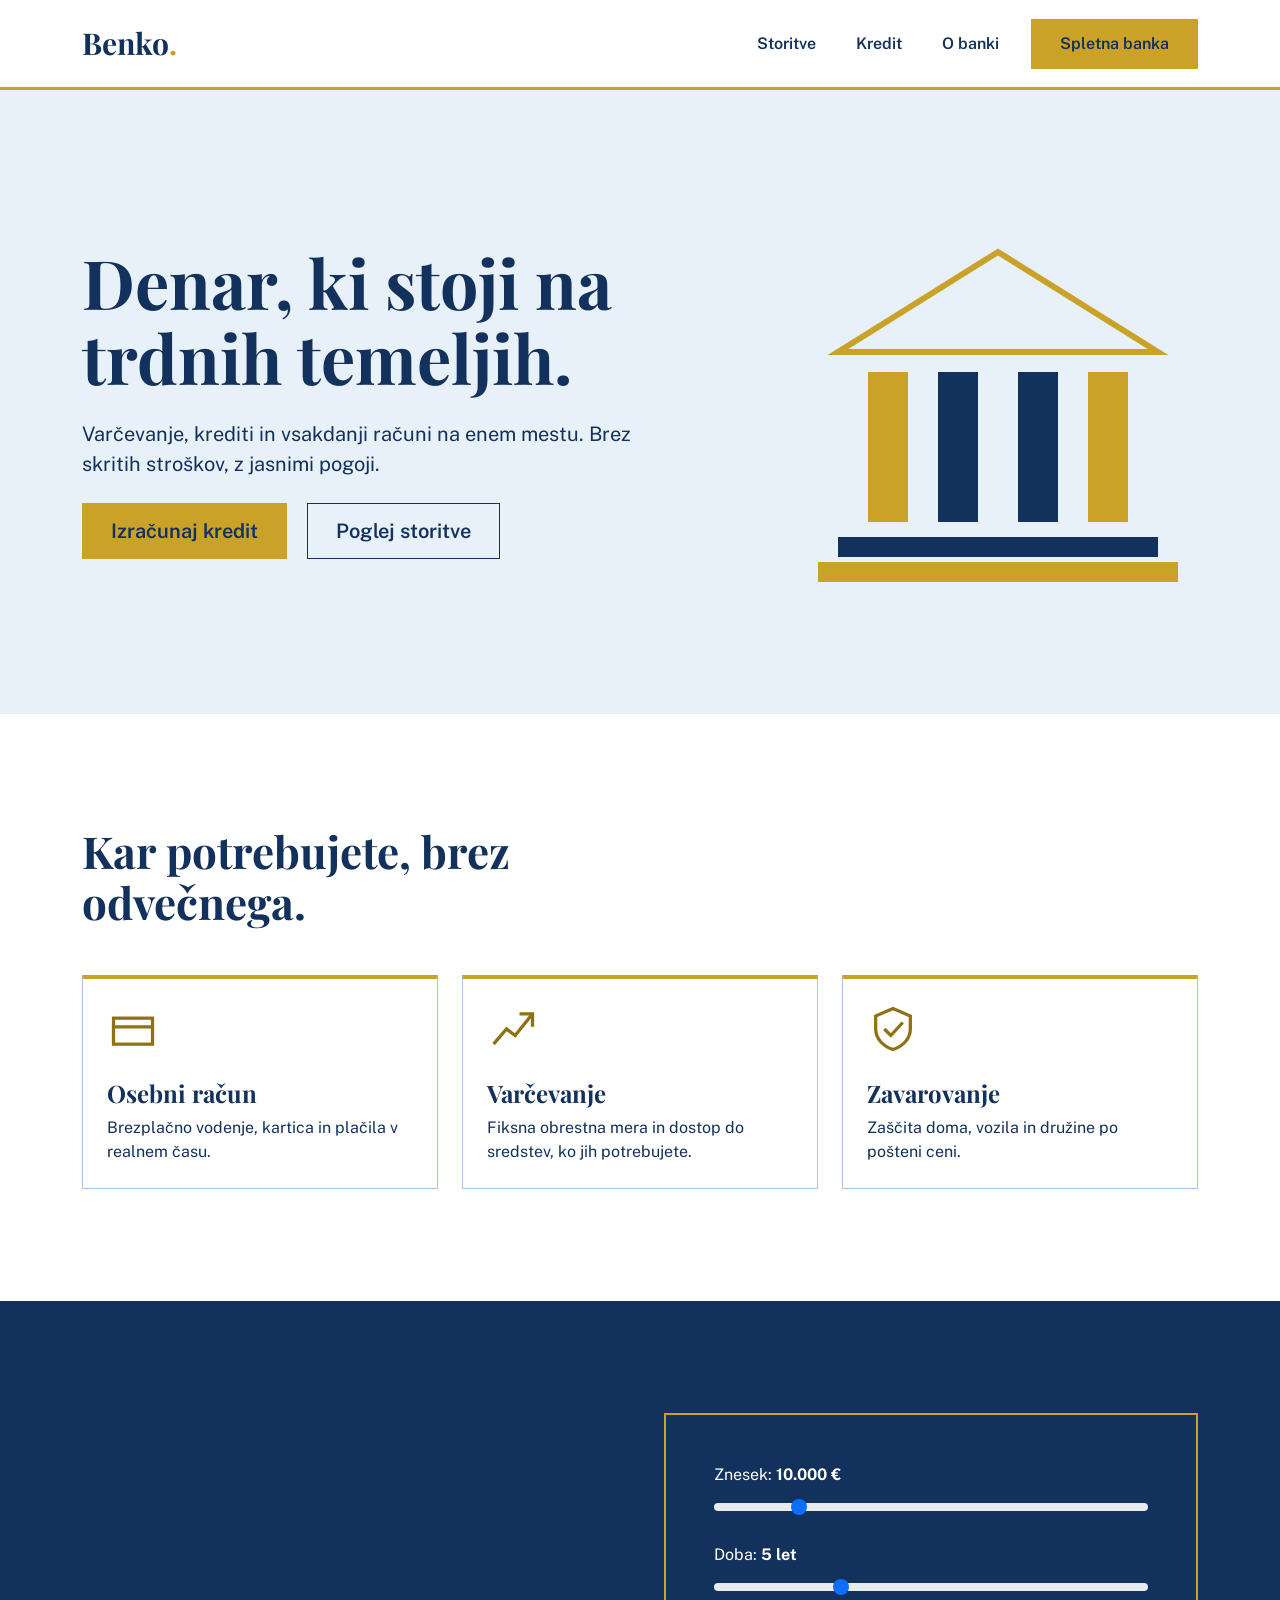
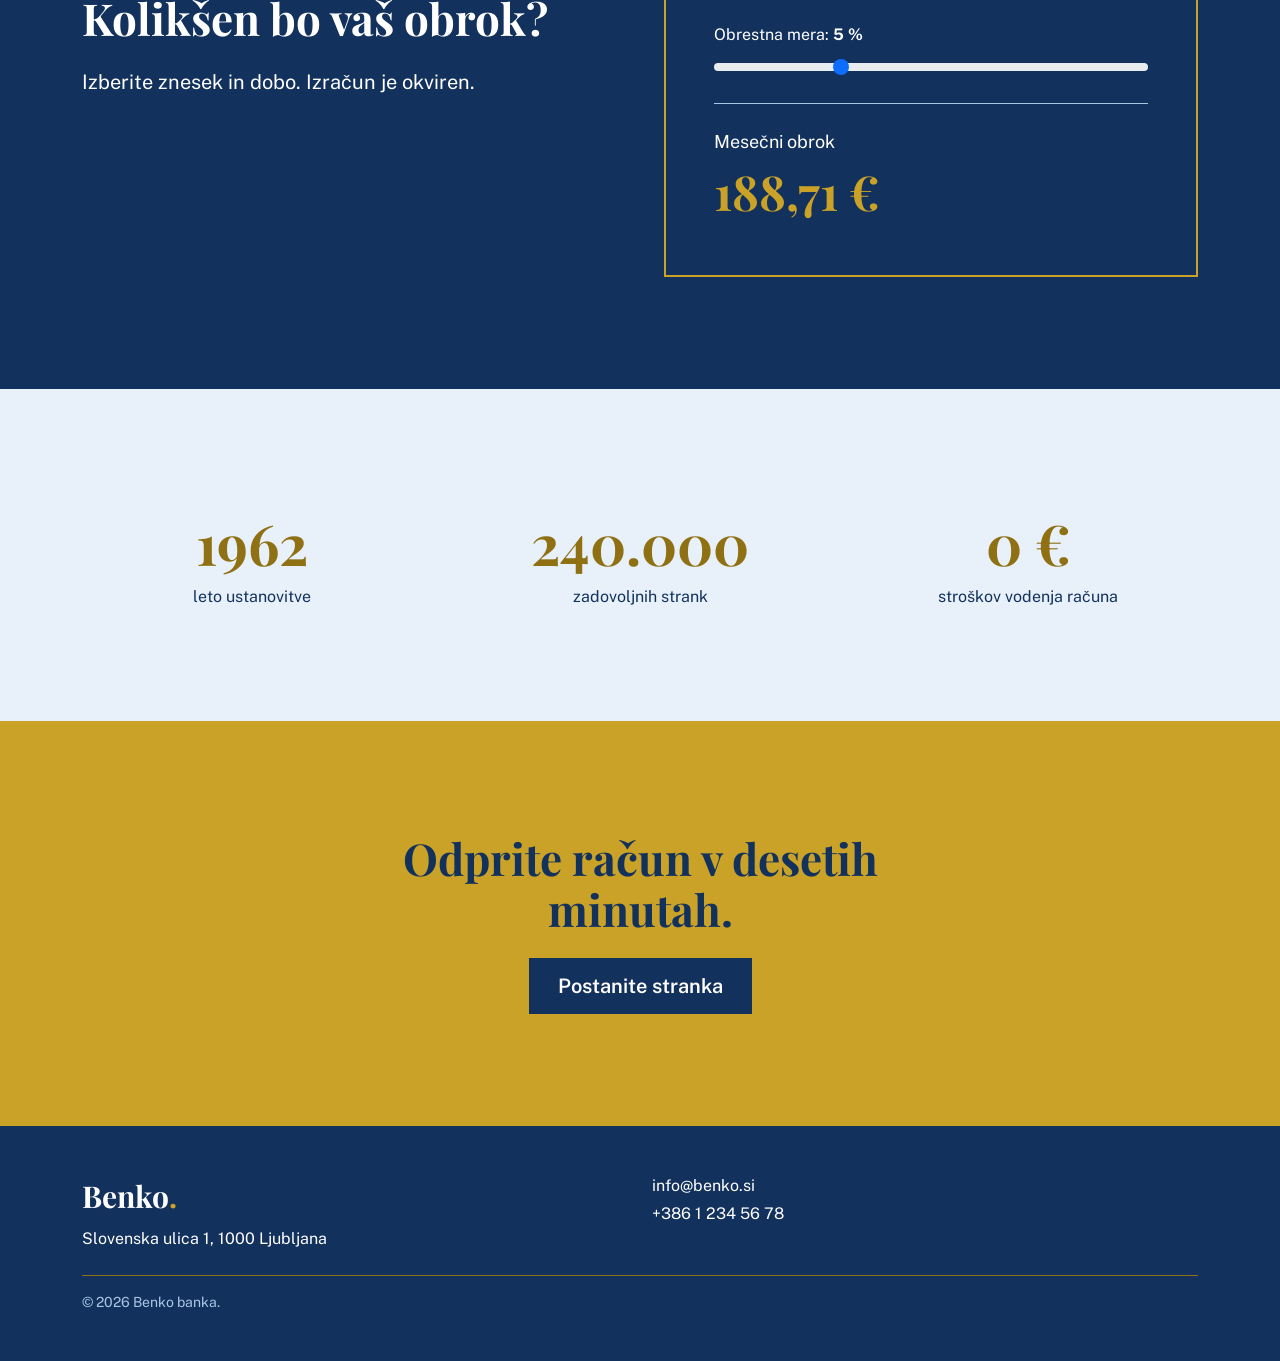
==== RPS 19.10 banka spletna stram/index.html @ e69bac83 "Add files via upload" ====
<!DOCTYPE html>
<html lang="sl">
<head>
    <meta charset="UTF-8">
    <title>Banka</title>
    <link href="https://cdn.jsdelivr.net/npm/bootstrap@5.3.3/dist/css/bootstrap.min.css" rel="stylesheet">
    <link rel="preconnect" href="https://fonts.googleapis.com">
    <link rel="preconnect" href="https://fonts.gstatic.com" crossorigin>
    <link href="https://fonts.googleapis.com/css2?family=Playfair+Display:wght@600;700&family=Public+Sans:wght@400;600&display=swap" rel="stylesheet">
    <link rel="stylesheet" href="style.css">
</head>
<body>

<header class="glava sticky-top bg-white">
    <nav class="navbar navbar-expand py-3">
        <div class="container">
            <a class="navbar-brand logotip" href="#">Benko<span class="logotip-pika">.</span></a>
                <ul class="navbar-nav ms-auto align-items-center gap-4">
                <li class="nav-item"><a class="nav-link navigacija-povezava" href="#storitve">Storitve</a></li>
                <li class="nav-item"><a class="nav-link navigacija-povezava" href="#kredit">Kredit</a></li>
                <li class="nav-item"><a class="nav-link navigacija-povezava" href="#o-banki">O banki</a></li>
                <li class="nav-item"><a class="btn gumb-zlat rounded-0" href="#kontakt">Spletna banka</a></li>
            </ul>
        </div>
    </nav>
</header>

<section class="uvodni-del razdelek">
    <div class="container">
        <div class="row align-items-center">
            <div class="col-7">
                <h1 class="uvodni-naslov">Denar, ki stoji na trdnih temeljih.</h1>
                <p class="uvodni-opis fs-5 my-4">Varčevanje, krediti in vsakdanji računi na enem mestu. Brez skritih stroškov, z jasnimi pogoji.</p>
                <a class="btn btn-lg gumb-zlat rounded-0 me-3" href="#kredit">Izračunaj kredit</a>
                <a class="btn btn-lg gumb-obroba rounded-0" href="#storitve">Poglej storitve</a>
            </div>
            <div class="col-5 text-end">
                <svg class="uvodna-slika" viewBox="0 0 400 400" role="img" aria-label="Simbolični prikaz bančne stavbe">
                    <polygon points="40,150 200,50 360,150" fill="none" stroke="#c9a227" stroke-width="6"/>
                    <rect x="70" y="170" width="40" height="150" fill="#c9a227"/>
                    <rect x="140" y="170" width="40" height="150" fill="#12315c"/>
                    <rect x="220" y="170" width="40" height="150" fill="#12315c"/>
                    <rect x="290" y="170" width="40" height="150" fill="#c9a227"/>
                    <rect x="40" y="335" width="320" height="20" fill="#12315c"/>
                    <rect x="20" y="360" width="360" height="20" fill="#c9a227"/>
                </svg>
            </div>
        </div>
    </div>
</section>

<section id="storitve" class="razdelek">
    <div class="container">
        <h2 class="naslov-razdelka mb-5">Kar potrebujete, brez odvečnega.</h2>
        <div class="row g-4">
            <div class="col-4">
                <article class="card kartica-storitve h-100 rounded-0 p-4">
                    <svg class="ikona-storitve" viewBox="0 0 48 48"><rect x="6" y="14" width="36" height="24" fill="none" stroke="currentColor" stroke-width="3"/><line x1="6" y1="22" x2="42" y2="22" stroke="currentColor" stroke-width="3"/></svg>
                    <h3 class="naslov-kartice mt-4">Osebni račun</h3>
                    <p class="mb-0">Brezplačno vodenje, kartica in plačila v realnem času.</p>
                </article>
            </div>
        <div class="col-4">
            <article class="card kartica-storitve h-100 rounded-0 p-4">
                <svg class="ikona-storitve" viewBox="0 0 48 48"><polyline points="6,38 18,24 26,30 42,10" fill="none" stroke="currentColor" stroke-width="3"/><polyline points="30,10 42,10 42,22" fill="none" stroke="currentColor" stroke-width="3"/></svg>
                <h3 class="naslov-kartice mt-4">Varčevanje</h3>
                <p class="mb-0">Fiksna obrestna mera in dostop do sredstev, ko jih potrebujete.</p>
            </article>
        </div>
        <div class="col-4">
                    <article class="card kartica-storitve h-100 rounded-0 p-4">
                    <svg class="ikona-storitve" viewBox="0 0 48 48"><path d="M24 5 L40 12 V24 C40 33 33 40 24 43 C15 40 8 33 8 24 V12 Z" fill="none" stroke="currentColor" stroke-width="3"/><polyline points="16,24 22,30 33,18" fill="none" stroke="currentColor" stroke-width="3"/></svg>
                    <h3 class="naslov-kartice mt-4">Zavarovanje</h3>
                    <p class="mb-0">Zaščita doma, vozila in družine po pošteni ceni.</p>
                </article>
            </div>
        </div>
    </div>
</section>

<section id="kredit" class="razdelek razdelek-temen">
    <div class="container">
        <div class="row align-items-center g-5">
            <div class="col-6">
                <h2 class="naslov-razdelka">Kolikšen bo vaš obrok?</h2>
                <p class="fs-5 mt-4 mb-0">Izberite znesek in dobo. Izračun je okviren.</p>
            </div>
            <div class="col-6">
               <div class="kalkulator-okvir p-5">
                    <label class="form-label" for="drsnik-zneska">Znesek: <strong id="izpis-zneska">10.000 €</strong></label>
                    <input class="form-range kalkulator-drsnik mb-4" type="range" id="drsnik-zneska" min="1000" max="50000" step="500" value="10000">
                    <label class="form-label" for="drsnik-let">Doba: <strong id="izpis-let">5 let</strong></label>
                    <input class="form-range kalkulator-drsnik mb-4" type="range" id="drsnik-let" min="1" max="15" step="1" value="5">
                    <label class="form-label" for="drsnik-obresti">Obrestna mera: <strong id="izpis-obresti">5 %</strong></label>
                    <input class="form-range kalkulator-drsnik mb-4" type="range" id="drsnik-obresti" min="1" max="15" step="0.5" value="5">
                    <p class="kalkulator-rezultat mb-0 pt-4">Mesečni obrok <strong id="izpis-obroka" class="kalkulator-obrok d-block">0 €</strong></p>
                </div>
            </div>
        </div>
    </div>
</section>

<section id="o-banki" class="razdelek razdelek-svetlo-moder">
    <div class="container">
        <div class="row text-center g-5">
            <div class="col-4">
                <strong class="podatek-stevilka d-block">1962</strong>
                <span>leto ustanovitve</span>
            </div>
            <div class="col-4">
                <strong class="podatek-stevilka d-block">240.000</strong>
                <span>zadovoljnih strank</span>
            </div>
            <div class="col-4">
                <strong class="podatek-stevilka d-block">0 €</strong>
                <span>stroškov vodenja računa</span>
            </div>
        </div>
    </div>
</section>

<section class="razdelek razdelek-zlat text-center">
    <div class="container">
        <h2 class="naslov-razdelka mb-4 mx-auto">Odprite račun v desetih minutah.</h2>
        <a class="btn btn-lg gumb-moder rounded-0" href="regist.html">Postanite stranka</a>
    </div>
</section>

<footer id="kontakt" class="noga py-5">
    <div class="container">
        <div class="row">
            <div class="col-6">
                <a class="logotip" href="#">Benko<span class="logotip-pika">.</span></a>
                <p class="mt-2 mb-0">Slovenska ulica 1, 1000 Ljubljana</p>
            </div>
            <div class="col-6">
                <p class="mb-1">info@benko.si</p>
                <p class="mb-0">+386 1 234 56 78</p>
            </div>
        </div>
        <p class="noga-pravno mt-4 pt-3 mb-0">© 2026 Benko banka.</p>
    </div>
</footer>

<script src="script.js"></script>
</body>
</html>
---- RPS 19.10 banka spletna stram/style.css ----
:root {
  --moda: #12315c;
  --svetlo-modra: #e8f1fa;
  --srednje-modra: #a9c8e8;
  --zlata: #c9a227;
  --temno-zlata: #8f7114;
  --bela: #ffffff;
  --bs-body-font-family: 'Public Sans', Arial, sans-serif;
  --bs-body-color: #12315c;
}

h1,
h2,
h3,
.logotip,
.podatek-stevilka,
.kalkulator-obrok {
  font-family: 'Playfair Display', Georgia, serif;
  font-weight: 700;
}

.glava {
  border-bottom: 3px solid var(--zlata);
}

.logotip {
  font-size: 30px;
  color: var(--moda);
  text-decoration: none;
}

.logotip-pika {
  color: var(--zlata);
}

.navigacija-povezava {
  color: var(--moda);
  font-weight: 600;
}

.navigacija-povezava:hover {
  color: var(--temno-zlata);
}

.gumb-zlat,
.gumb-moder,
.gumb-obroba {
  font-weight: 600;
  padding: 12px 28px;
}

.gumb-zlat {
  --bs-btn-bg: var(--zlata);
  --bs-btn-color: var(--moda);
  --bs-btn-border-color: var(--zlata);
  --bs-btn-hover-bg: var(--moda);
  --bs-btn-hover-color: var(--bela);
  --bs-btn-hover-border-color: var(--moda);
}

.gumb-moder {
  --bs-btn-bg: var(--moda);
  --bs-btn-color: var(--bela);
  --bs-btn-border-color: var(--moda);
  --bs-btn-hover-bg: var(--bela);
  --bs-btn-hover-color: var(--moda);
  --bs-btn-hover-border-color: var(--bela);
}

.gumb-obroba {
  --bs-btn-color: var(--moda);
  --bs-btn-border-color: var(--moda);
  --bs-btn-hover-bg: var(--moda);
  --bs-btn-hover-color: var(--bela);
  --bs-btn-hover-border-color: var(--moda);
}

.razdelek {
  padding: 112px 0;
}

.razdelek-temen {
  background: var(--moda);
  color: var(--bela);
}

.razdelek-svetlo-moder,
.uvodni-del {
  background: var(--svetlo-modra);
}

.razdelek-zlat {
  background: var(--zlata);
}

.uvodni-naslov {
  font-size: 68px;
  line-height: 1.1;
}

.uvodni-opis {
  max-width: 46ch;
}

.uvodna-slika {
  width: 100%;
  max-width: 400px;
}

.naslov-razdelka {
  font-size: 44px;
  line-height: 1.15;
  max-width: 20ch;
}

.kartica-storitve {
  border: 1px solid var(--srednje-modra);
  border-top: 4px solid var(--zlata);
}

.kartica-storitve:hover {
  background: var(--svetlo-modra);
}

.ikona-storitve {
  width: 52px;
  height: 52px;
  color: var(--temno-zlata);
}

.naslov-kartice {
  font-size: 24px;
}

.kalkulator-okvir {
  border: 2px solid var(--zlata);
}

.kalkulator-drsnik {
  accent-color: var(--zlata);
}

.kalkulator-rezultat {
  border-top: 1px solid var(--srednje-modra);
  font-size: 18px;
}

.kalkulator-obrok {
  font-size: 48px;
  color: var(--zlata);
}

.podatek-stevilka {
  font-size: 56px;
  color: var(--temno-zlata);
}

.noga {
  background: var(--moda);
  color: var(--bela);
}

.noga .logotip {
  color: var(--bela);
}

.noga-pravno {
  border-top: 1px solid var(--temno-zlata);
  font-size: 14px;
  color: var(--srednje-modra);
}

.registracija-del {
  background: var(--svetlo-modra);
}
 
.registracija-okvir {
  border: 1px solid var(--srednje-modra);
}
 
.registracija-stranska-plosca {
  background: var(--moda);
  color: var(--bela);
  border-right: 4px solid var(--zlata);
}
 
.registracija-naslov {
  font-size: 40px;
  line-height: 1.15;
}
 
.registracija-podnaslov {
  font-size: 32px;
}
 
.registracija-prednosti li {
  padding-left: 20px;
  border-left: 3px solid var(--zlata);
}
 
.registracija-povezava {
  color: var(--temno-zlata);
  font-weight: 600;
}
 
.form-control:focus {
  border-color: var(--zlata);
  box-shadow: 0 0 0 3px rgba(201, 162, 39, 0.25);
}
 
.form-check-input:checked {
  background-color: var(--zlata);
  border-color: var(--zlata);
}
 
.form-check-input:focus {
  border-color: var(--zlata);
  box-shadow: 0 0 0 3px rgba(201, 162, 39, 0.25);
}
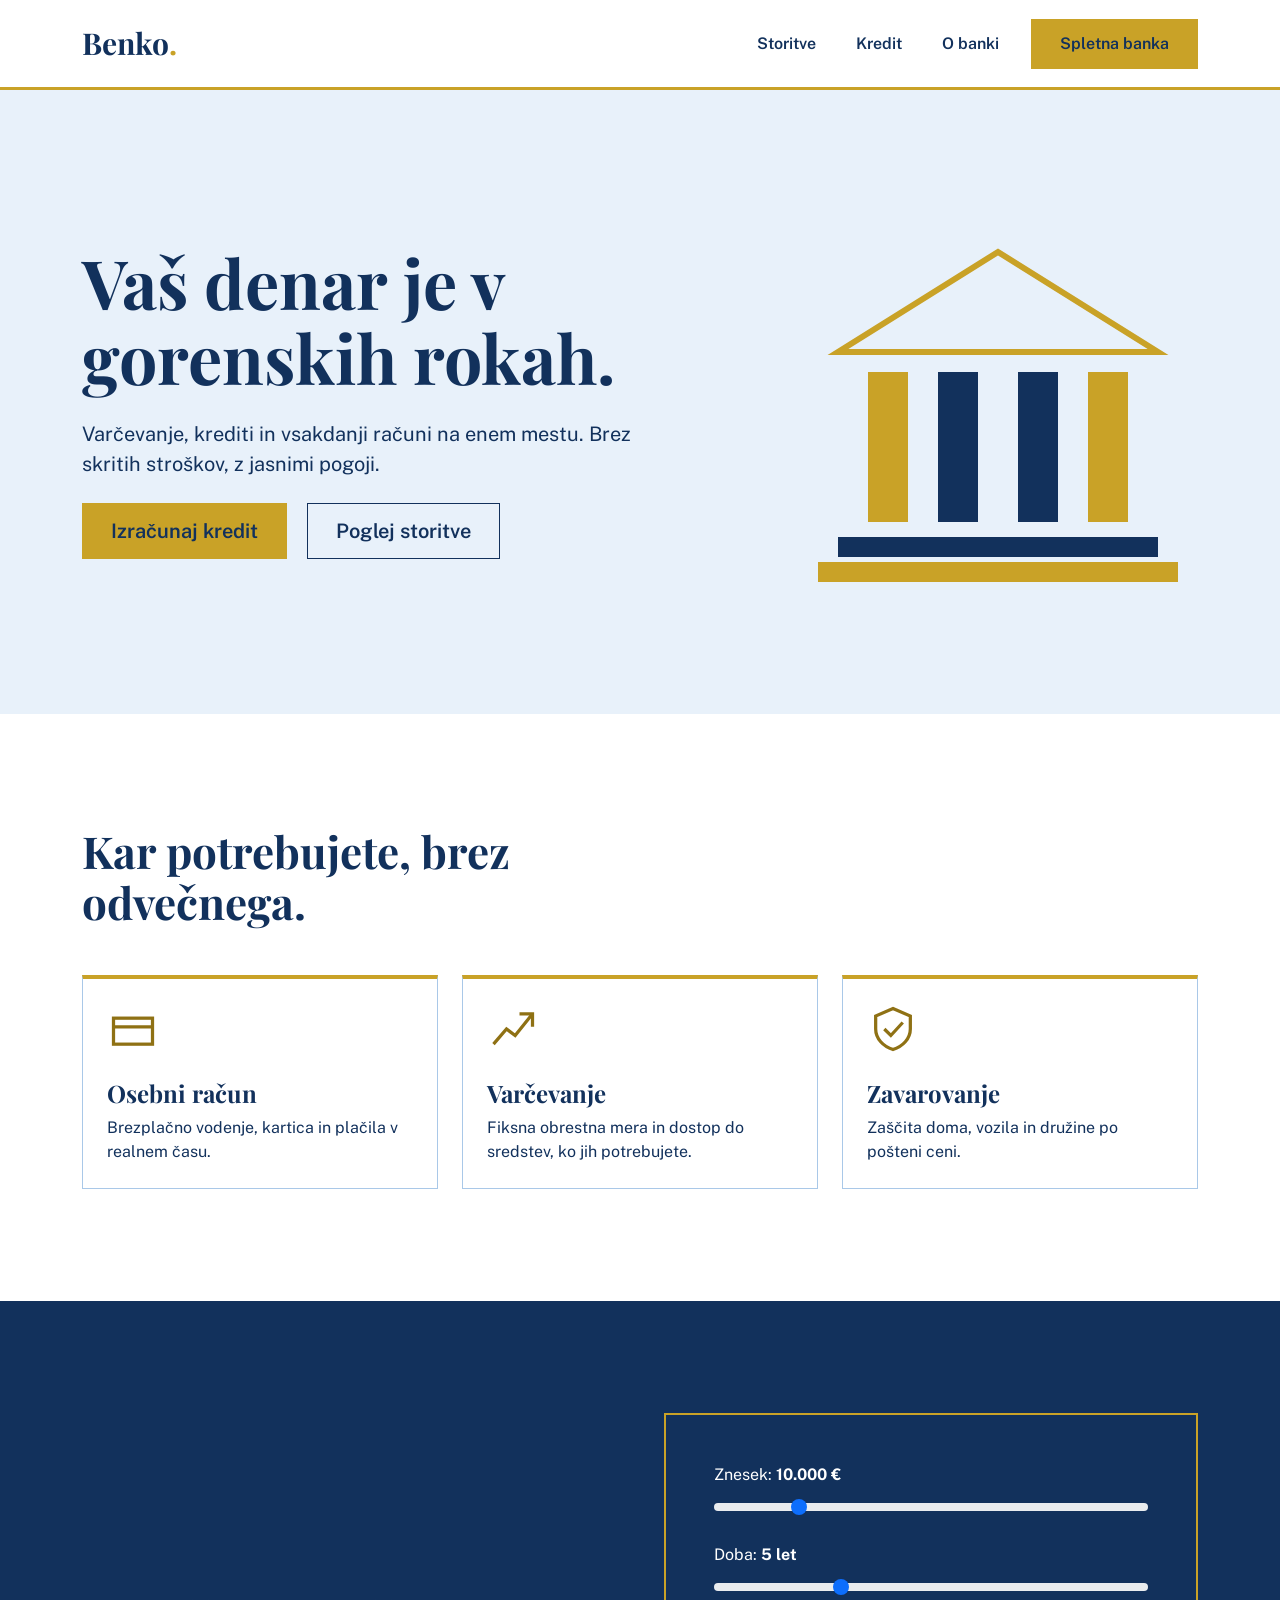
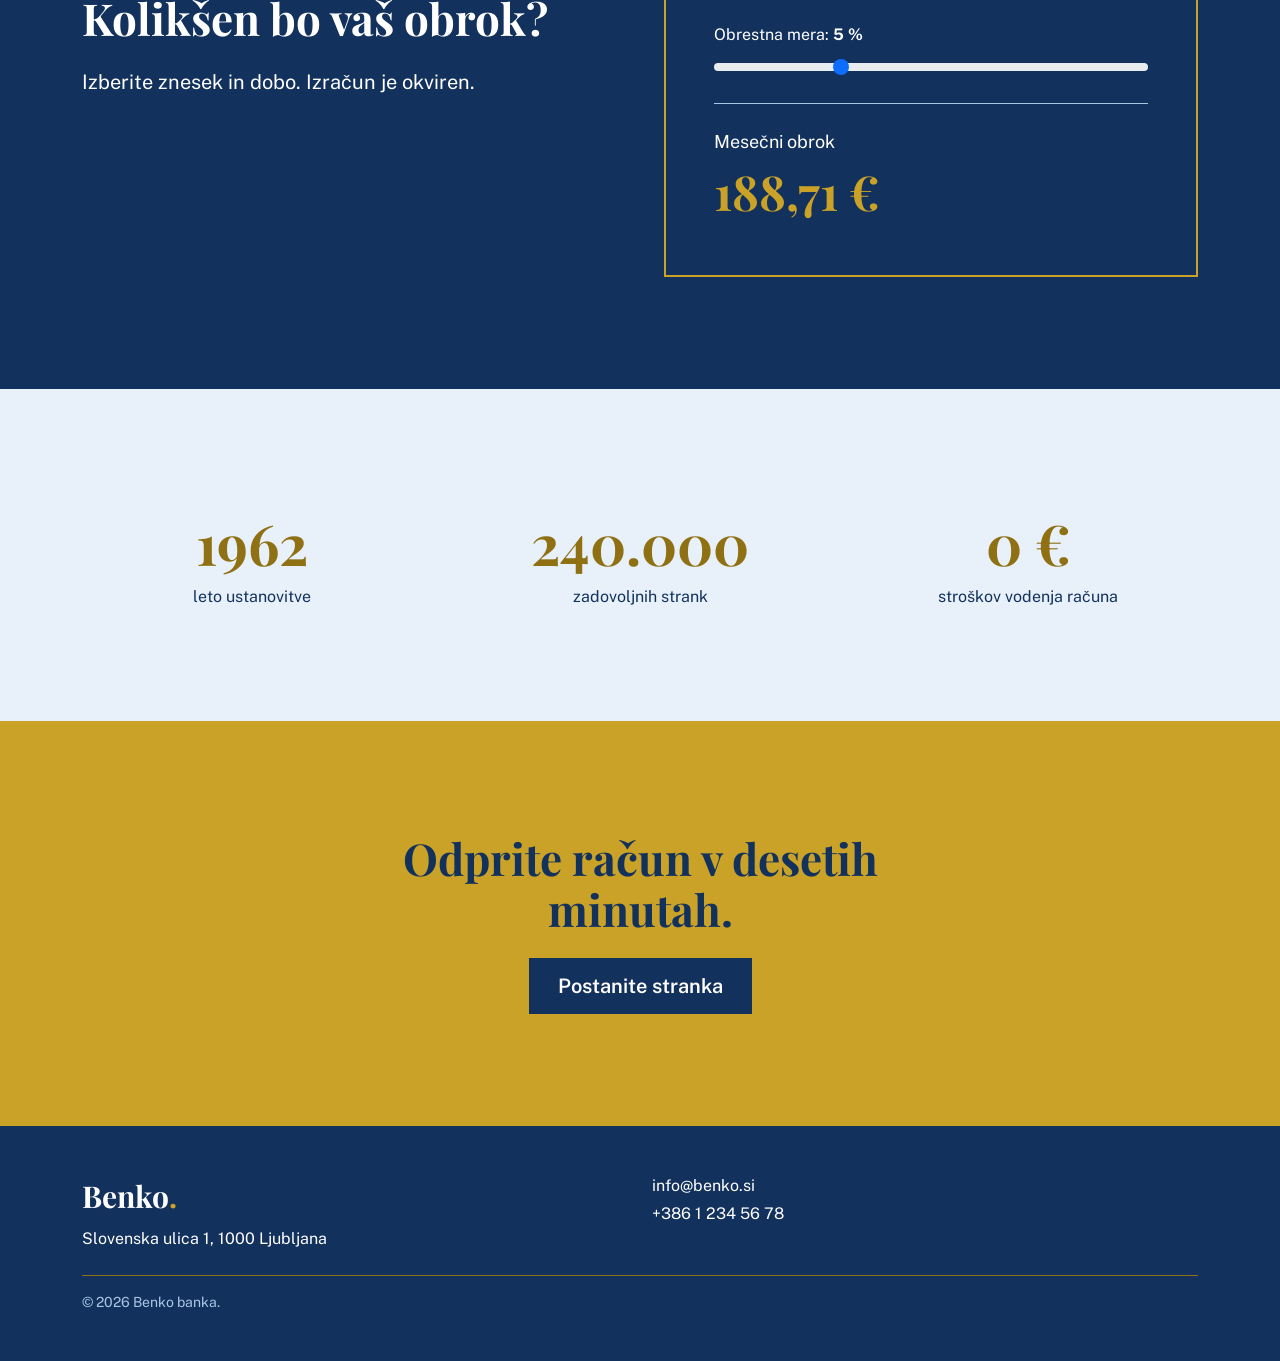
==== commit 3af7d707: "ai" ====
--- a/RPS 19.10 banka spletna stram/index.html
+++ b/RPS 19.10 banka spletna stram/index.html
@@ -2,7 +2,7 @@
 <html lang="sl">
 <head>
     <meta charset="UTF-8">
-    <title>Banka</title>
+    <title>Benko Banka</title>
     <link href="https://cdn.jsdelivr.net/npm/bootstrap@5.3.3/dist/css/bootstrap.min.css" rel="stylesheet">
     <link rel="preconnect" href="https://fonts.googleapis.com">
     <link rel="preconnect" href="https://fonts.gstatic.com" crossorigin>
@@ -29,7 +29,7 @@
     <div class="container">
         <div class="row align-items-center">
             <div class="col-7">
-                <h1 class="uvodni-naslov">Denar, ki stoji na trdnih temeljih.</h1>
+                <h1 class="uvodni-naslov">Vaš denar je v gorenskih rokah.</h1>
                 <p class="uvodni-opis fs-5 my-4">Varčevanje, krediti in vsakdanji računi na enem mestu. Brez skritih stroškov, z jasnimi pogoji.</p>
                 <a class="btn btn-lg gumb-zlat rounded-0 me-3" href="#kredit">Izračunaj kredit</a>
                 <a class="btn btn-lg gumb-obroba rounded-0" href="#storitve">Poglej storitve</a>
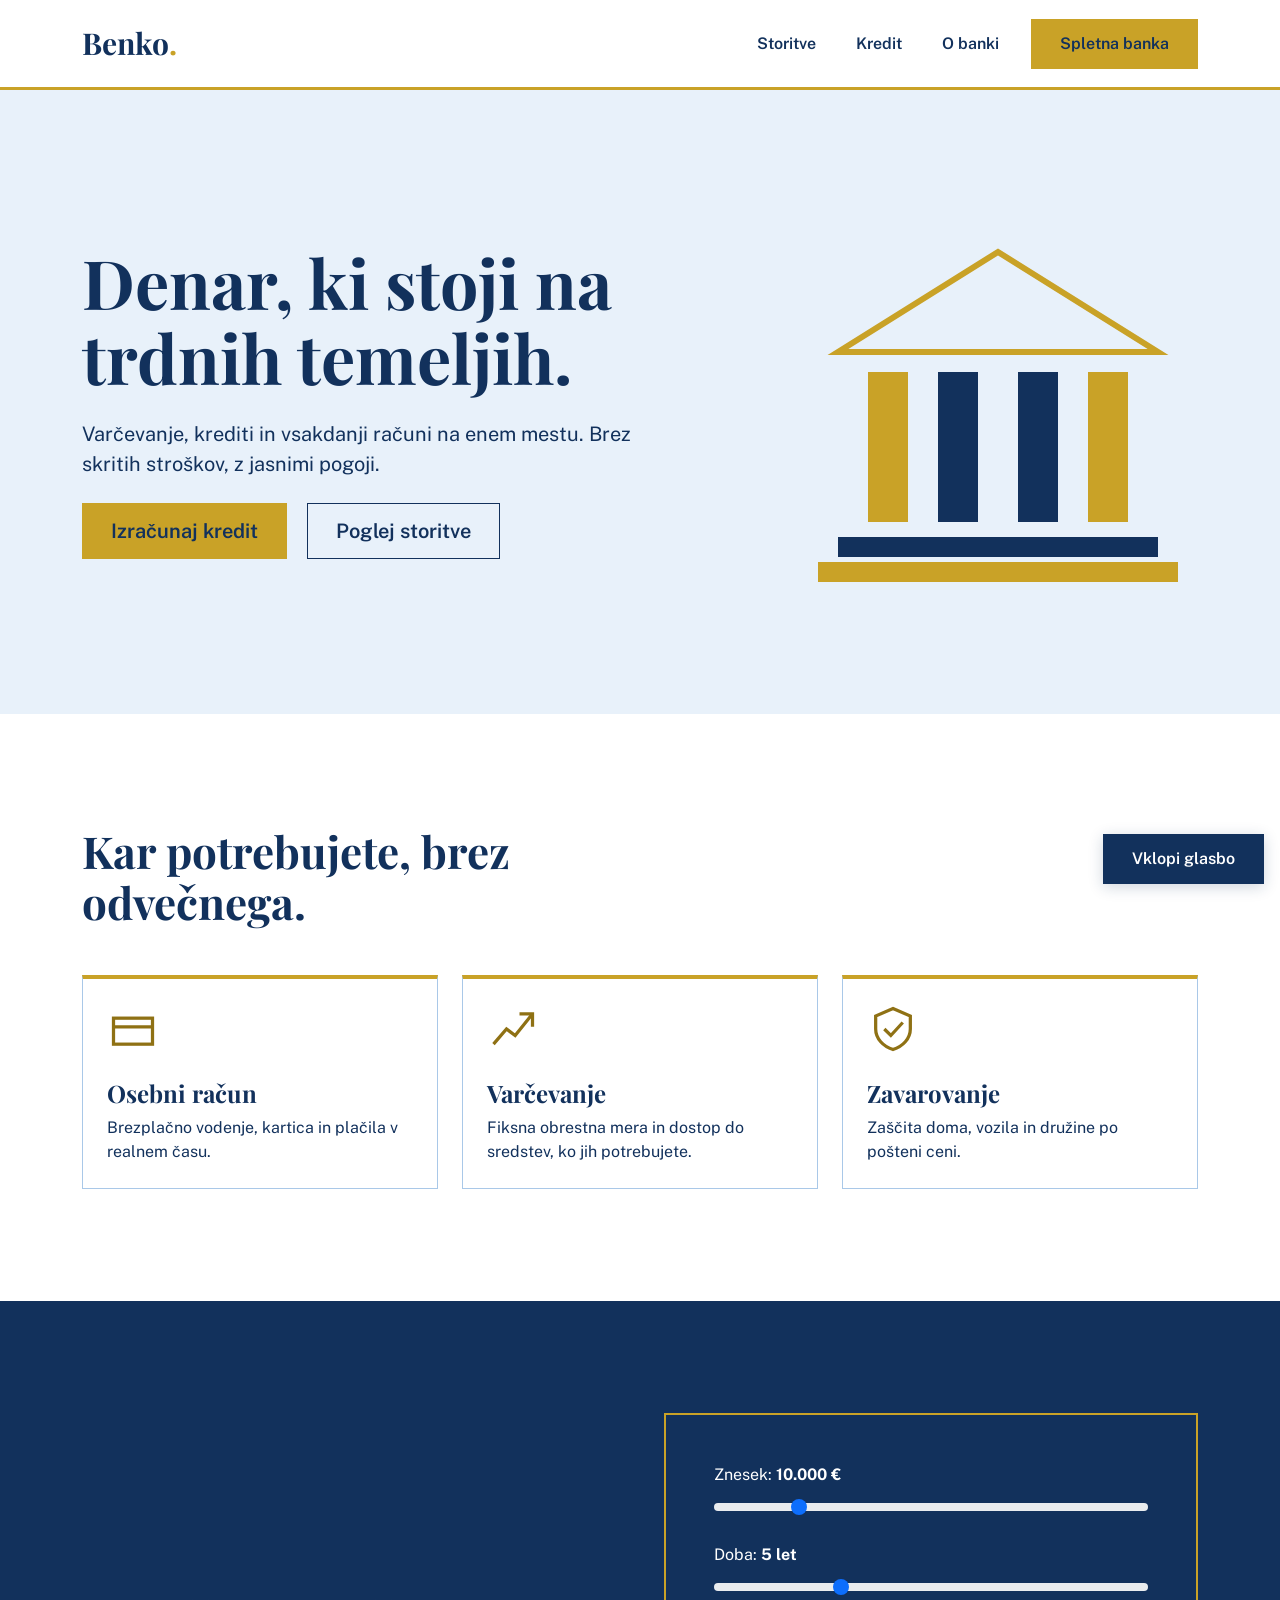
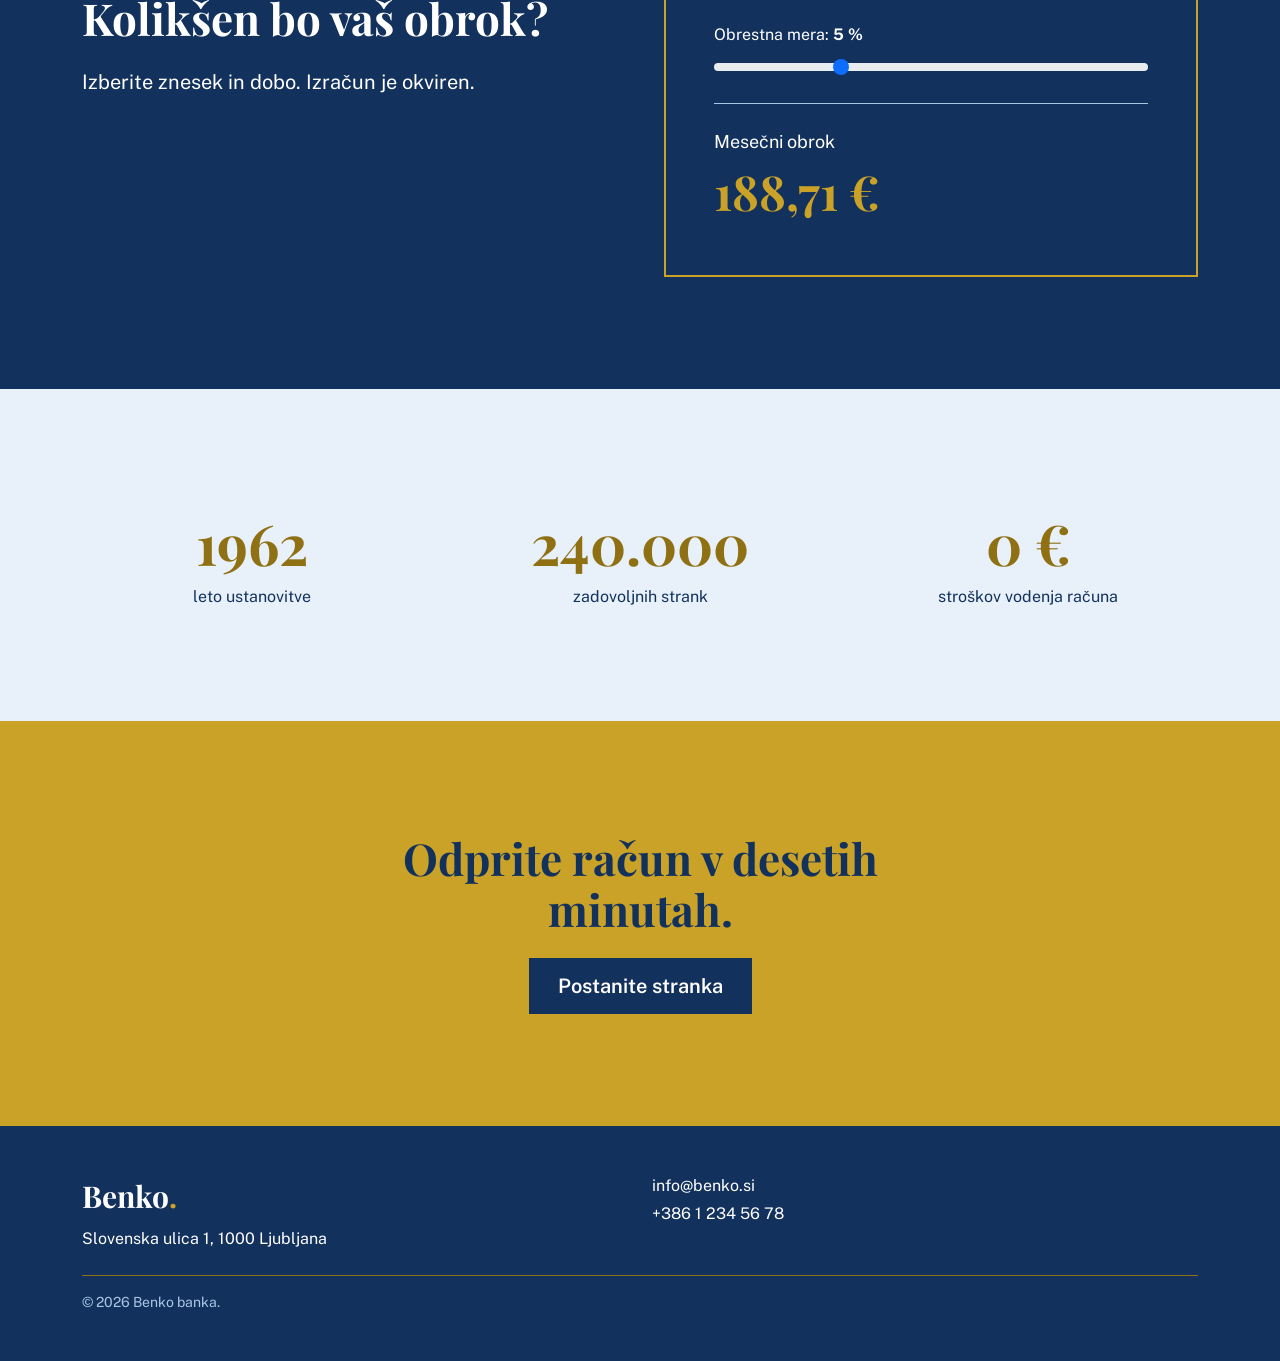
==== commit 031194e1: "Agent Host changes for agents/registration-password-validation-settings-ui" ====
--- a/RPS 19.10 banka spletna stram/index.html
+++ b/RPS 19.10 banka spletna stram/index.html
@@ -2,7 +2,8 @@
 <html lang="sl">
 <head>
     <meta charset="UTF-8">
-    <title>Benko Banka</title>
+    <meta name="viewport" content="width=device-width, initial-scale=1">
+    <title>Benko banka</title>
     <link href="https://cdn.jsdelivr.net/npm/bootstrap@5.3.3/dist/css/bootstrap.min.css" rel="stylesheet">
     <link rel="preconnect" href="https://fonts.googleapis.com">
     <link rel="preconnect" href="https://fonts.gstatic.com" crossorigin>
@@ -19,7 +20,7 @@
                 <li class="nav-item"><a class="nav-link navigacija-povezava" href="#storitve">Storitve</a></li>
                 <li class="nav-item"><a class="nav-link navigacija-povezava" href="#kredit">Kredit</a></li>
                 <li class="nav-item"><a class="nav-link navigacija-povezava" href="#o-banki">O banki</a></li>
-                <li class="nav-item"><a class="btn gumb-zlat rounded-0" href="#kontakt">Spletna banka</a></li>
+                <li class="nav-item"><a class="btn gumb-zlat rounded-0" href="prijava.html">Spletna banka</a></li>
             </ul>
         </div>
     </nav>
@@ -29,7 +30,7 @@
     <div class="container">
         <div class="row align-items-center">
             <div class="col-7">
-                <h1 class="uvodni-naslov">Vaš denar je v gorenskih rokah.</h1>
+                <h1 class="uvodni-naslov">Denar, ki stoji na trdnih temeljih.</h1>
                 <p class="uvodni-opis fs-5 my-4">Varčevanje, krediti in vsakdanji računi na enem mestu. Brez skritih stroškov, z jasnimi pogoji.</p>
                 <a class="btn btn-lg gumb-zlat rounded-0 me-3" href="#kredit">Izračunaj kredit</a>
                 <a class="btn btn-lg gumb-obroba rounded-0" href="#storitve">Poglej storitve</a>
@@ -143,5 +144,6 @@
 </footer>
 
 <script src="script.js"></script>
+<script src="racun.js"></script>
 </body>
 </html>
--- a/RPS 19.10 banka spletna stram/style.css
+++ b/RPS 19.10 banka spletna stram/style.css
@@ -217,3 +217,43 @@
   border-color: var(--zlata);
   box-shadow: 0 0 0 3px rgba(201, 162, 39, 0.25);
 }
+
+.obmocje-racuna {
+  min-height: calc(100vh - 85px);
+  background: var(--svetlo-modra);
+}
+
+.kartica-racuna,
+.kartica-nastavitev {
+  border: 1px solid var(--srednje-modra);
+  border-top: 4px solid var(--zlata);
+}
+
+.stanje-racuna {
+  color: var(--temno-zlata);
+  font-family: 'Playfair Display', Georgia, serif;
+  font-size: clamp(2rem, 5vw, 3.25rem);
+}
+
+.glasba-gumb {
+  position: fixed;
+  right: 1rem;
+  bottom: 1rem;
+  z-index: 1050;
+  box-shadow: 0 3px 14px rgba(18, 49, 92, 0.2);
+}
+
+@media (max-width: 767.98px) {
+  .registracija-okvir > [class*="col-"] {
+    width: 100%;
+  }
+
+  .registracija-stranska-plosca {
+    border-right: 0;
+    border-bottom: 4px solid var(--zlata);
+  }
+
+  .razdelek {
+    padding: 72px 0;
+  }
+}
